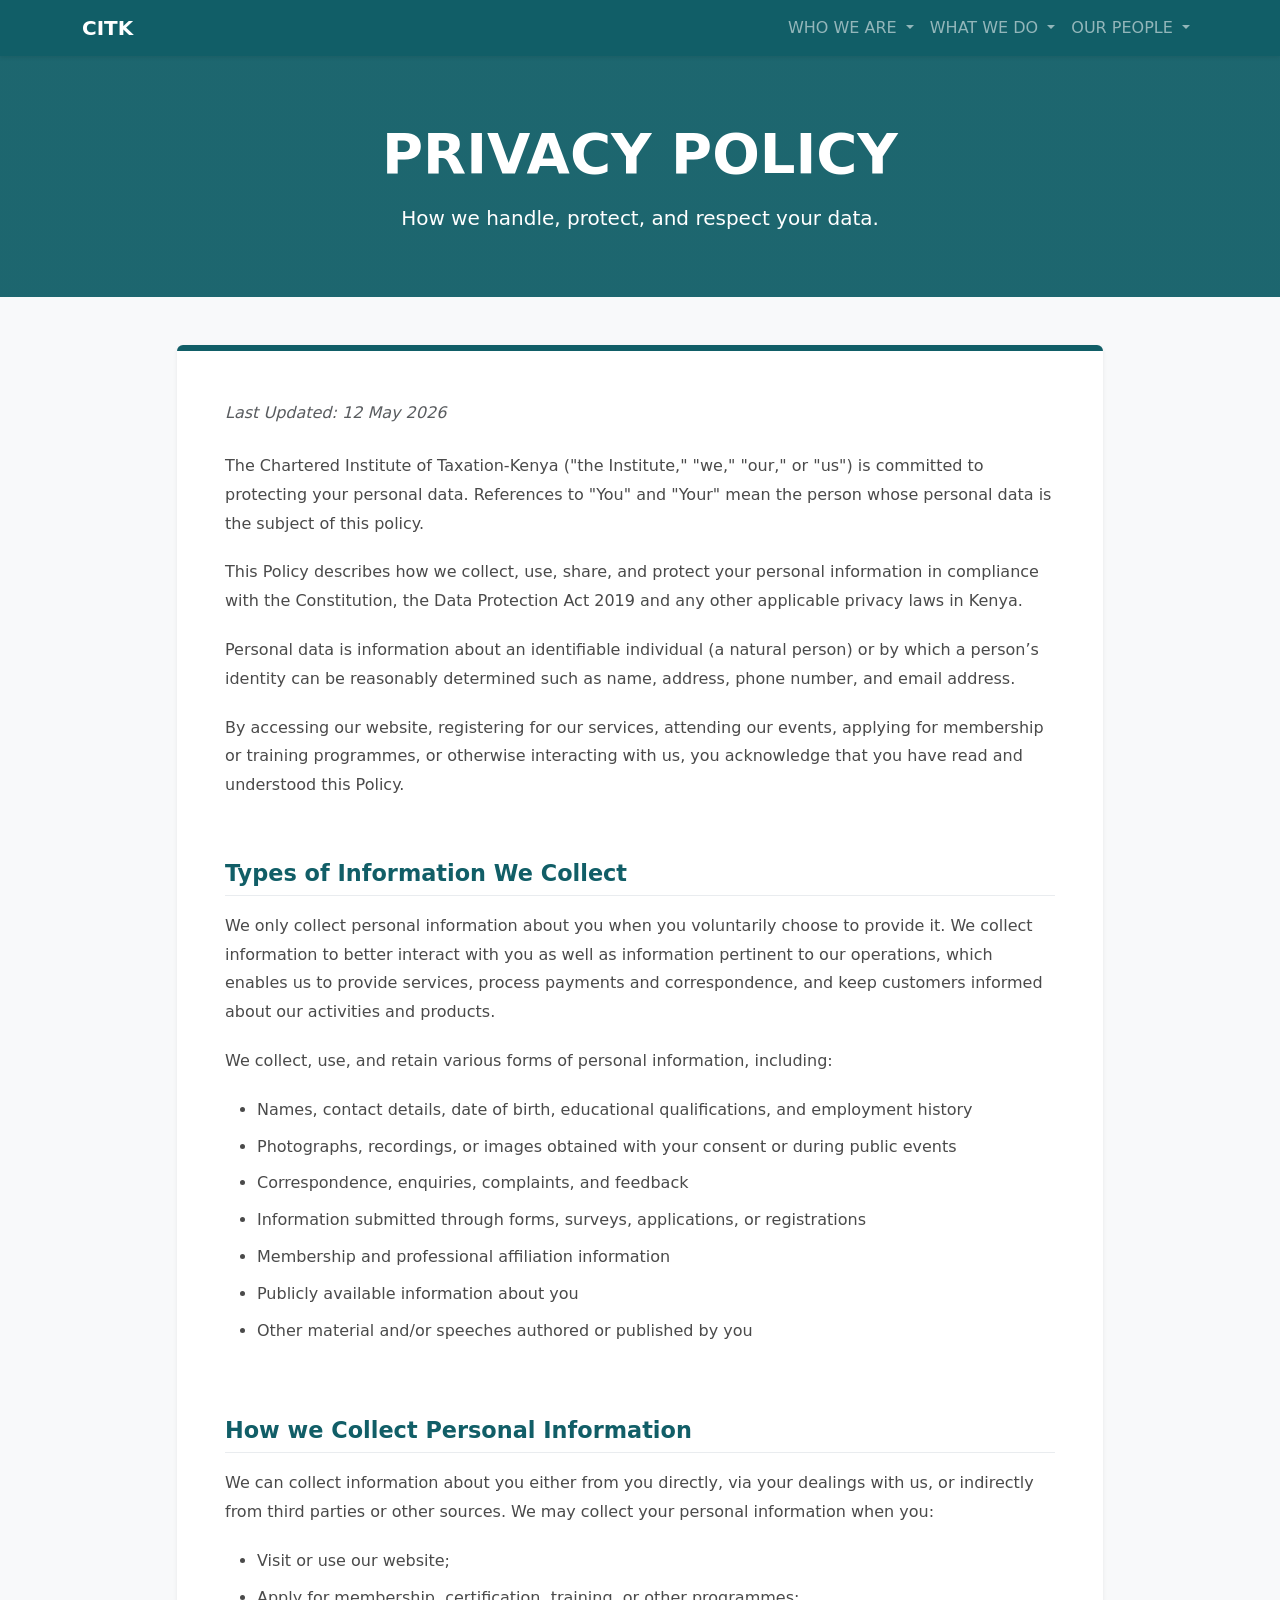
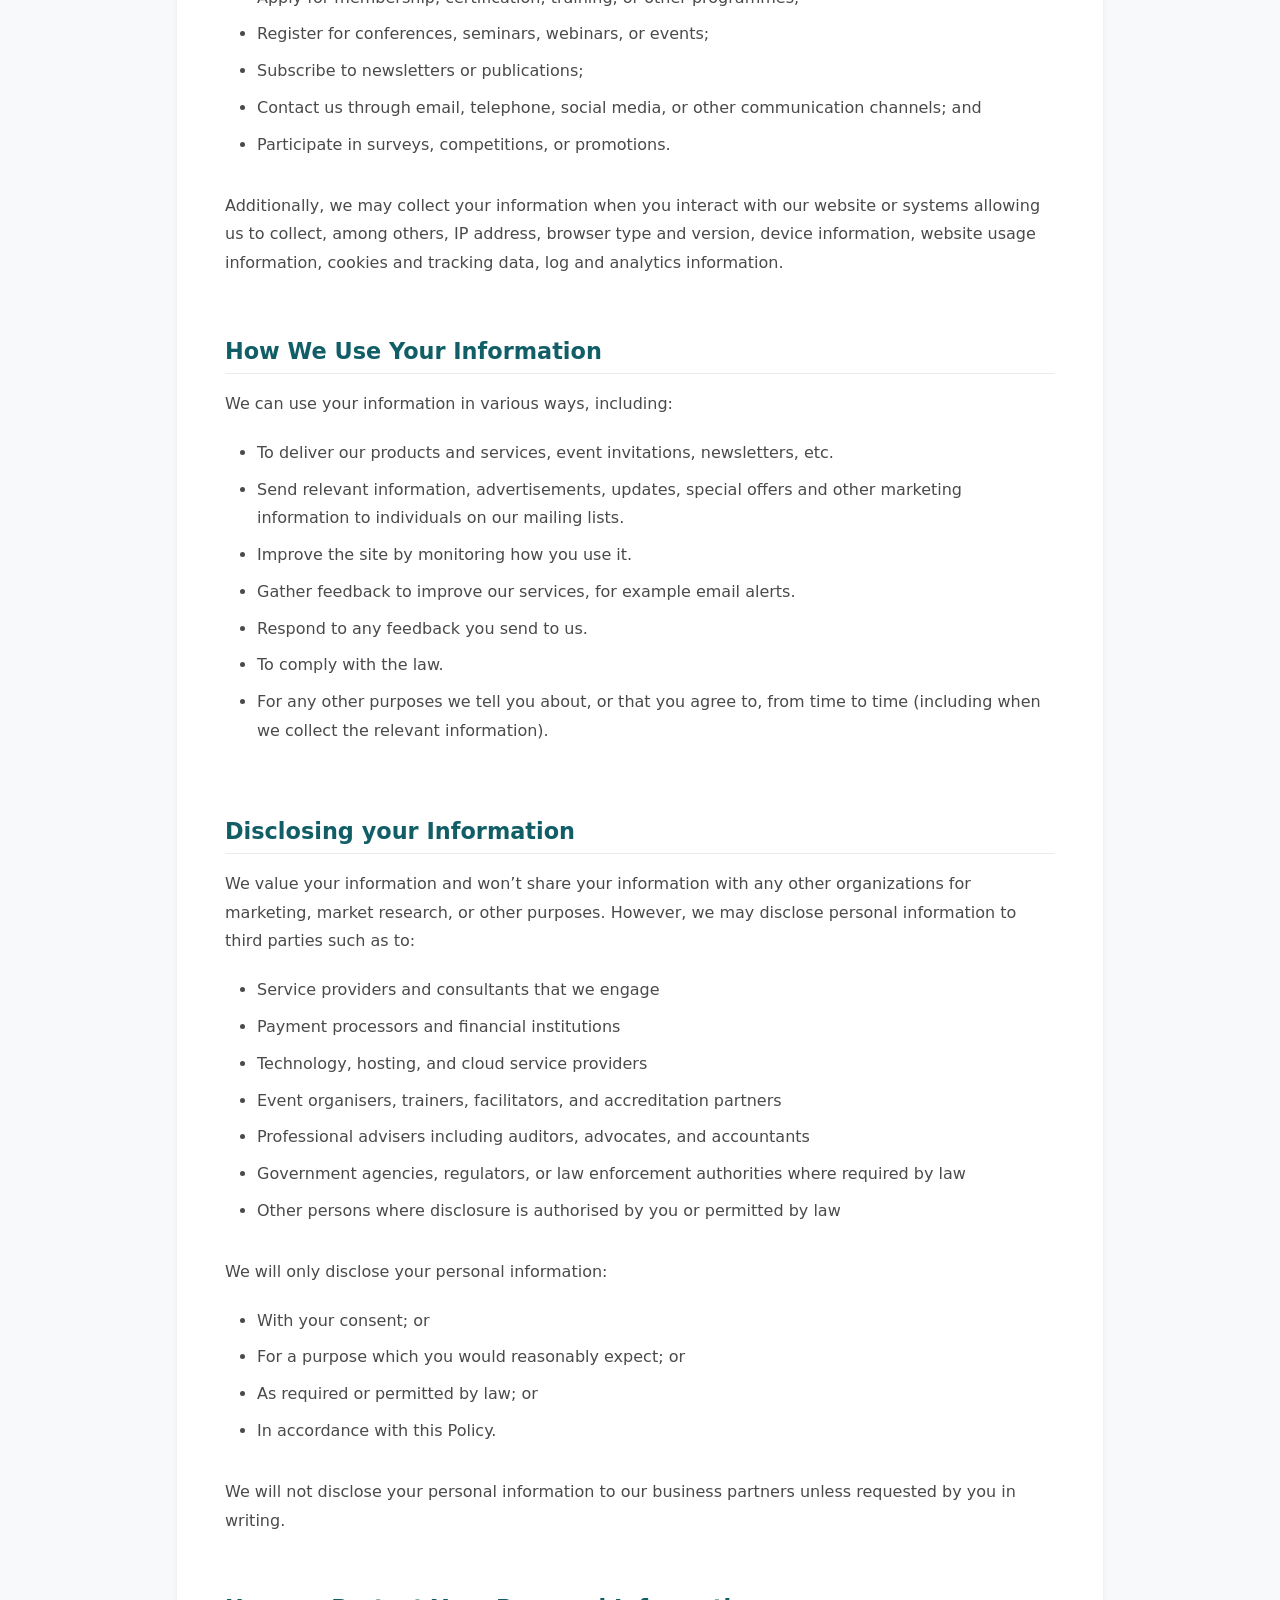
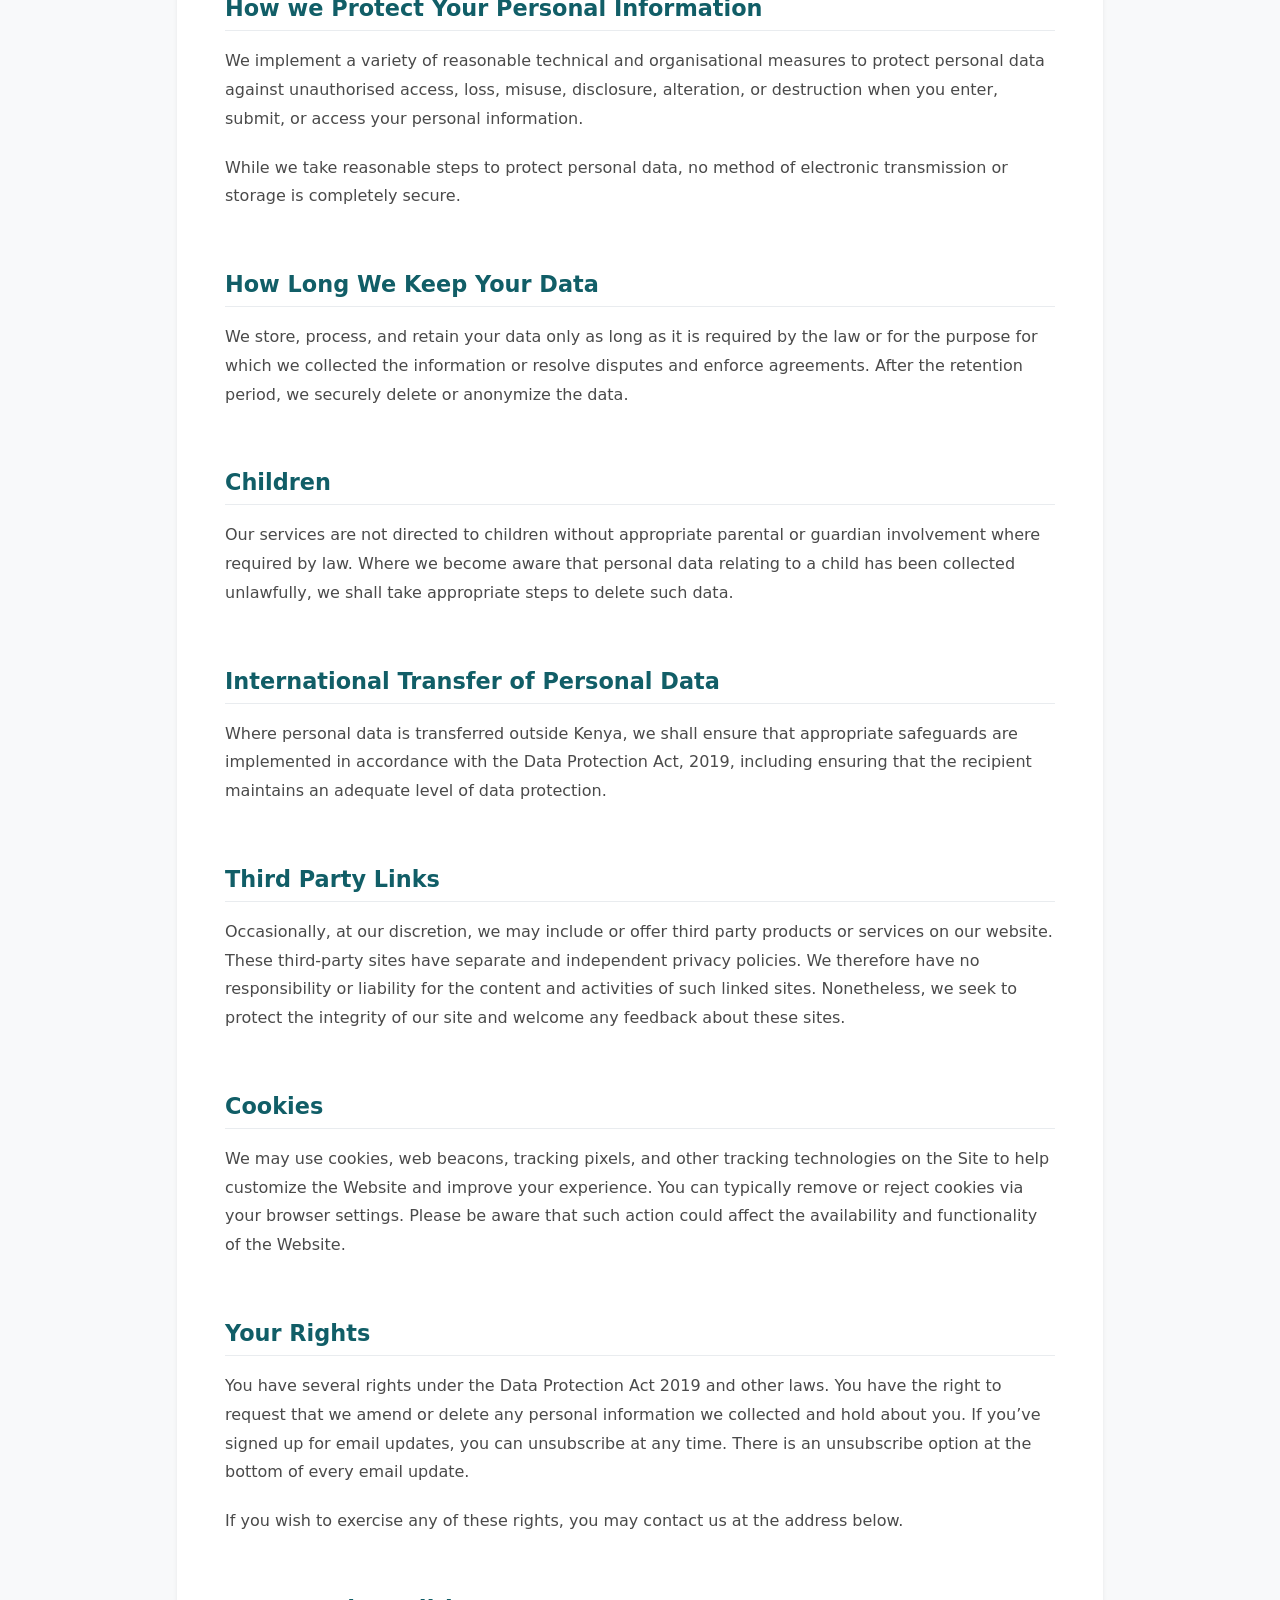
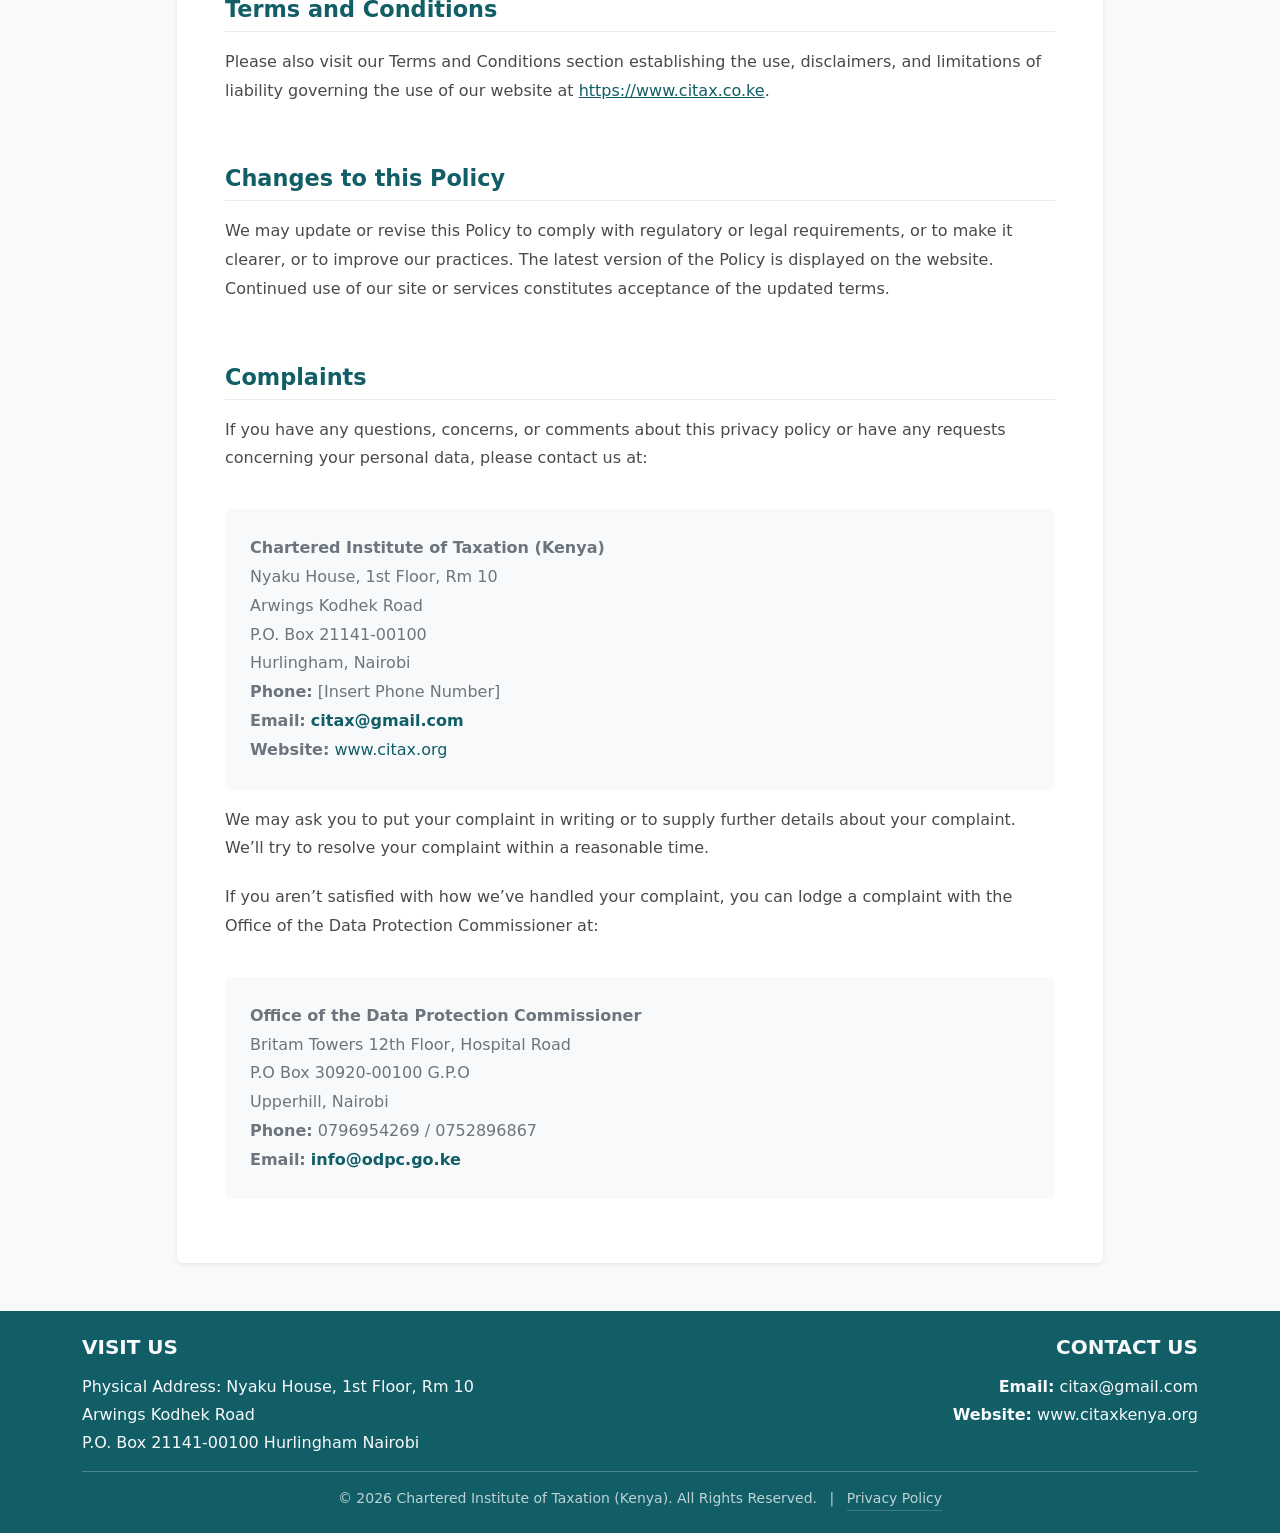
==== privacy.html @ 7a259b44 "First commit" ====
<!DOCTYPE html>
<html lang="en">
<head>
    <meta charset="UTF-8">
    <meta name="viewport" content="width=device-width, initial-scale=1.0">
    <title>Privacy Policy | CITK</title>

    <!-- Bootstrap 5 CSS -->
    <link href="https://cdn.jsdelivr.net/npm/bootstrap@5.3.2/dist/css/bootstrap.min.css" rel="stylesheet">
    <!-- Bootstrap Icons -->
    <link rel="stylesheet" href="https://cdn.jsdelivr.net/npm/bootstrap-icons@1.11.1/font/bootstrap-icons.css">

    <!-- Custom CSS -->
    <style>
        /* Core Brand Colors */
        .bg-citk {
            background-color: #115e67 !important;
        }
        .text-citk {
            color: #115e67 !important;
        }

        .border-citk-top {
            border-top: 6px solid #115e67 !important;
        }

        .page-header {
            background: linear-gradient(rgba(17, 94, 103, 0.95), rgba(17, 94, 103, 0.95)), url('https://via.placeholder.com/1920x400') center/cover;
            color: white;
            padding: 4rem 0;
            margin-bottom: 3rem;
        }

        /* Styling for formal document readability */
        .policy-document {
            background-color: #ffffff;
            line-height: 1.8;
            color: #4a4a4a;
        }

        .policy-document h3 {
            color: #115e67;
            font-size: 1.4rem;
            font-weight: bold;
            margin-top: 2.5rem;
            margin-bottom: 1rem;
            padding-bottom: 0.5rem;
            border-bottom: 1px solid #e9ecef;
        }

        .policy-document p {
            margin-bottom: 1.25rem;
        }

        .policy-document ul {
            margin-bottom: 1.5rem;
        }

        .policy-document li {
            margin-bottom: 0.5rem;
        }
    </style>
</head>
<body class="d-flex flex-column min-vh-100 bg-light">

    <!-- FIXED NAVBAR -->
    <nav class="navbar navbar-expand-lg navbar-dark bg-citk sticky-top shadow-sm">
        <div class="container">
            <a class="navbar-brand fw-bold" href="index.html">CITK</a>
            <button class="navbar-toggler" type="button" data-bs-toggle="collapse" data-bs-target="#navbarNav" aria-controls="navbarNav" aria-expanded="false" aria-label="Toggle navigation">
                <span class="navbar-toggler-icon"></span>
            </button>
            <div class="collapse navbar-collapse" id="navbarNav">
                <ul class="navbar-nav ms-auto">
                    <!-- Who We Are Dropdown -->
                    <li class="nav-item dropdown">
                        <a class="nav-link dropdown-toggle" href="index.html" id="whoWeAreDropdown" role="button" data-bs-toggle="dropdown" aria-expanded="false">
                            WHO WE ARE
                        </a>
                        <ul class="dropdown-menu border-0 shadow" aria-labelledby="whoWeAreDropdown">
                            <li><a class="dropdown-item fw-bold text-citk border-bottom pb-2 mb-2" href="index.html">Overview: Who We Are</a></li>
                            <li><a class="dropdown-item" href="index.html#about-us">About us</a></li>
                            <li><a class="dropdown-item" href="index.html#vision">Vision</a></li>
                            <li><a class="dropdown-item" href="index.html#mission">Mission</a></li>
                            <li><a class="dropdown-item" href="index.html#values">Values</a></li>
                        </ul>
                    </li>

                    <!-- What We Do Dropdown -->
                    <li class="nav-item dropdown">
                        <a class="nav-link dropdown-toggle" href="services.html" id="whatWeDoDropdown" role="button" data-bs-toggle="dropdown" aria-expanded="false">
                            WHAT WE DO
                        </a>
                        <ul class="dropdown-menu border-0 shadow" aria-labelledby="whatWeDoDropdown">
                            <li><a class="dropdown-item fw-bold text-citk border-bottom pb-2 mb-2" href="services.html">Overview: What We Do</a></li>
                            <li><a class="dropdown-item" href="services.html#training">Training</a></li>
                            <li><a class="dropdown-item" href="services.html#consultancy">Consultancy</a></li>
                            <li><a class="dropdown-item" href="services.html#research">Research</a></li>
                            <li><a class="dropdown-item" href="services.html#policy">Tax Policy and Law Reforms</a></li>
                            <li><a class="dropdown-item" href="services.html#litigation">Public Interest Litigation</a></li>
                        </ul>
                    </li>

                    <!-- Our People Dropdown -->
                    <li class="nav-item dropdown">
                        <a class="nav-link dropdown-toggle" href="team.html" id="ourPeopleDropdown" role="button" data-bs-toggle="dropdown" aria-expanded="false">
                            OUR PEOPLE
                        </a>
                        <ul class="dropdown-menu border-0 shadow" aria-labelledby="ourPeopleDropdown">
                            <li><a class="dropdown-item fw-bold text-citk border-bottom pb-2 mb-2" href="team.html">Overview: Our People</a></li>
                            <li><a class="dropdown-item" href="team.html#job-okworo">Job Okworo</a></li>
                            <li><a class="dropdown-item" href="team.html#bosire-nyamori">Bosire Nyamori</a></li>
                            <li><a class="dropdown-item" href="team.html#ngina-mutava">Ngina Mutava</a></li>
                            <li><a class="dropdown-item" href="team.html#wafula-nyongesa">Wafula Nyongesa</a></li>
                            <li><a class="dropdown-item" href="team.html#gabriel-kitenga">Gabriel Kitenga</a></li>
                        </ul>
                    </li>
                </ul>
            </div>
        </div>
    </nav>

    <!-- Header Section -->
    <div class="page-header text-center">
        <div class="container">
            <h1 class="display-4 fw-bold mb-3">PRIVACY POLICY</h1>
            <p class="lead mb-0">How we handle, protect, and respect your data.</p>
        </div>
    </div>

    <!-- Main Content: PRIVACY POLICY -->
    <main class="container mb-5 flex-grow-1">
        <div class="row justify-content-center">
            <div class="col-lg-10">
                <!-- Document Container -->
                <div class="card border-0 shadow-sm border-citk-top policy-document p-4 p-md-5">

                    <p class="text-muted fst-italic mb-4">Last Updated: 12 May 2026</p>

                    <p>The Chartered Institute of Taxation-Kenya ("the Institute," "we," "our," or "us") is committed to protecting your personal data. References to "You" and "Your" mean the person whose personal data is the subject of this policy.</p>
                    <p>This Policy describes how we collect, use, share, and protect your personal information in compliance with the Constitution, the Data Protection Act 2019 and any other applicable privacy laws in Kenya.</p>
                    <p>Personal data is information about an identifiable individual (a natural person) or by which a person’s identity can be reasonably determined such as name, address, phone number, and email address.</p>
                    <p>By accessing our website, registering for our services, attending our events, applying for membership or training programmes, or otherwise interacting with us, you acknowledge that you have read and understood this Policy.</p>

                    <h3>Types of Information We Collect</h3>
                    <p>We only collect personal information about you when you voluntarily choose to provide it. We collect information to better interact with you as well as information pertinent to our operations, which enables us to provide services, process payments and correspondence, and keep customers informed about our activities and products.</p>
                    <p>We collect, use, and retain various forms of personal information, including:</p>
                    <ul>
                        <li>Names, contact details, date of birth, educational qualifications, and employment history</li>
                        <li>Photographs, recordings, or images obtained with your consent or during public events</li>
                        <li>Correspondence, enquiries, complaints, and feedback</li>
                        <li>Information submitted through forms, surveys, applications, or registrations</li>
                        <li>Membership and professional affiliation information</li>
                        <li>Publicly available information about you</li>
                        <li>Other material and/or speeches authored or published by you</li>
                    </ul>

                    <h3>How we Collect Personal Information</h3>
                    <p>We can collect information about you either from you directly, via your dealings with us, or indirectly from third parties or other sources. We may collect your personal information when you:</p>
                    <ul>
                        <li>Visit or use our website;</li>
                        <li>Apply for membership, certification, training, or other programmes;</li>
                        <li>Register for conferences, seminars, webinars, or events;</li>
                        <li>Subscribe to newsletters or publications;</li>
                        <li>Contact us through email, telephone, social media, or other communication channels; and</li>
                        <li>Participate in surveys, competitions, or promotions.</li>
                    </ul>
                    <p>Additionally, we may collect your information when you interact with our website or systems allowing us to collect, among others, IP address, browser type and version, device information, website usage information, cookies and tracking data, log and analytics information.</p>

                    <h3>How We Use Your Information</h3>
                    <p>We can use your information in various ways, including:</p>
                    <ul>
                        <li>To deliver our products and services, event invitations, newsletters, etc.</li>
                        <li>Send relevant information, advertisements, updates, special offers and other marketing information to individuals on our mailing lists.</li>
                        <li>Improve the site by monitoring how you use it.</li>
                        <li>Gather feedback to improve our services, for example email alerts.</li>
                        <li>Respond to any feedback you send to us.</li>
                        <li>To comply with the law.</li>
                        <li>For any other purposes we tell you about, or that you agree to, from time to time (including when we collect the relevant information).</li>
                    </ul>

                    <h3>Disclosing your Information</h3>
                    <p>We value your information and won’t share your information with any other organizations for marketing, market research, or other purposes. However, we may disclose personal information to third parties such as to:</p>
                    <ul>
                        <li>Service providers and consultants that we engage</li>
                        <li>Payment processors and financial institutions</li>
                        <li>Technology, hosting, and cloud service providers</li>
                        <li>Event organisers, trainers, facilitators, and accreditation partners</li>
                        <li>Professional advisers including auditors, advocates, and accountants</li>
                        <li>Government agencies, regulators, or law enforcement authorities where required by law</li>
                        <li>Other persons where disclosure is authorised by you or permitted by law</li>
                    </ul>
                    <p>We will only disclose your personal information:</p>
                    <ul>
                        <li>With your consent; or</li>
                        <li>For a purpose which you would reasonably expect; or</li>
                        <li>As required or permitted by law; or</li>
                        <li>In accordance with this Policy.</li>
                    </ul>
                    <p>We will not disclose your personal information to our business partners unless requested by you in writing.</p>

                    <h3>How we Protect Your Personal Information</h3>
                    <p>We implement a variety of reasonable technical and organisational measures to protect personal data against unauthorised access, loss, misuse, disclosure, alteration, or destruction when you enter, submit, or access your personal information.</p>
                    <p>While we take reasonable steps to protect personal data, no method of electronic transmission or storage is completely secure.</p>

                    <h3>How Long We Keep Your Data</h3>
                    <p>We store, process, and retain your data only as long as it is required by the law or for the purpose for which we collected the information or resolve disputes and enforce agreements. After the retention period, we securely delete or anonymize the data.</p>

                    <h3>Children</h3>
                    <p>Our services are not directed to children without appropriate parental or guardian involvement where required by law. Where we become aware that personal data relating to a child has been collected unlawfully, we shall take appropriate steps to delete such data.</p>

                    <h3>International Transfer of Personal Data</h3>
                    <p>Where personal data is transferred outside Kenya, we shall ensure that appropriate safeguards are implemented in accordance with the Data Protection Act, 2019, including ensuring that the recipient maintains an adequate level of data protection.</p>

                    <h3>Third Party Links</h3>
                    <p>Occasionally, at our discretion, we may include or offer third party products or services on our website. These third-party sites have separate and independent privacy policies. We therefore have no responsibility or liability for the content and activities of such linked sites. Nonetheless, we seek to protect the integrity of our site and welcome any feedback about these sites.</p>

                    <h3>Cookies</h3>
                    <p>We may use cookies, web beacons, tracking pixels, and other tracking technologies on the Site to help customize the Website and improve your experience. You can typically remove or reject cookies via your browser settings. Please be aware that such action could affect the availability and functionality of the Website.</p>

                    <h3>Your Rights</h3>
                    <p>You have several rights under the Data Protection Act 2019 and other laws. You have the right to request that we amend or delete any personal information we collected and hold about you. If you’ve signed up for email updates, you can unsubscribe at any time. There is an unsubscribe option at the bottom of every email update.</p>
                    <p>If you wish to exercise any of these rights, you may contact us at the address below.</p>

                    <h3>Terms and Conditions</h3>
                    <p>Please also visit our Terms and Conditions section establishing the use, disclaimers, and limitations of liability governing the use of our website at <a href="https://www.citax.co.ke" class="text-citk hover-underline">https://www.citax.co.ke</a>.</p>

                    <h3>Changes to this Policy</h3>
                    <p>We may update or revise this Policy to comply with regulatory or legal requirements, or to make it clearer, or to improve our practices. The latest version of the Policy is displayed on the website. Continued use of our site or services constitutes acceptance of the updated terms.</p>

                    <h3>Complaints</h3>
                    <p>If you have any questions, concerns, or comments about this privacy policy or have any requests concerning your personal data, please contact us at:</p>

                    <address class="bg-light p-4 rounded mt-3 text-secondary border border-light">
                        <strong>Chartered Institute of Taxation (Kenya)</strong><br>
                        Nyaku House, 1st Floor, Rm 10<br>
                        Arwings Kodhek Road<br>
                        P.O. Box 21141-00100<br>
                        Hurlingham, Nairobi<br>
                        <strong>Phone:</strong> [Insert Phone Number]<br>
                        <strong>Email:</strong> <a href="mailto:citax@gmail.com" class="text-citk text-decoration-none fw-bold">citax@gmail.com</a><br>
                        <strong>Website:</strong> <a href="http://www.citax.org" class="text-citk text-decoration-none">www.citax.org</a>
                    </address>

                    <p>We may ask you to put your complaint in writing or to supply further details about your complaint. We’ll try to resolve your complaint within a reasonable time.</p>
                    <p>If you aren’t satisfied with how we’ve handled your complaint, you can lodge a complaint with the Office of the Data Protection Commissioner at:</p>

                    <address class="bg-light p-4 rounded mt-3 text-secondary border border-light">
                        <strong>Office of the Data Protection Commissioner</strong><br>
                        Britam Towers 12th Floor, Hospital Road<br>
                        P.O Box 30920-00100 G.P.O<br>
                        Upperhill, Nairobi<br>
                        <strong>Phone:</strong> 0796954269 / 0752896867<br>
                        <strong>Email:</strong> <a href="mailto:info@odpc.go.ke" class="text-citk text-decoration-none fw-bold">info@odpc.go.ke</a>
                    </address>

                </div>
            </div>
        </div>
    </main>

    <!-- Footer -->
    <footer class="bg-citk text-light py-4 mt-auto">
        <div class="container">
            <div class="row">
                <div class="col-md-6 mb-3 mb-md-0">
                    <h5 class="text-uppercase mb-3 fw-bold">Visit Us</h5>
                    <p class="mb-1">Physical Address: Nyaku House, 1st Floor, Rm 10</p>
                    <p class="mb-1">Arwings Kodhek Road</p>
                    <p class="mb-0">P.O. Box 21141-00100 Hurlingham Nairobi</p>
                </div>

                <div class="col-md-6 text-md-end">
                    <h5 class="text-uppercase mb-3 fw-bold">Contact Us</h5>
                    <p class="mb-1">
                        <strong>Email:</strong> <a href="mailto:citax@gmail.com" class="text-light text-decoration-none hover-underline">citax@gmail.com</a>
                    </p>
                    <p class="mb-0">
                        <strong>Website:</strong> <a href="http://www.citaxkenya.org" target="_blank" class="text-light text-decoration-none hover-underline">www.citaxkenya.org</a>
                    </p>
                </div>
            </div>
            <hr class="border-light opacity-25">
            <div class="text-center small text-light opacity-75">
                &copy; 2026 Chartered Institute of Taxation (Kenya). All Rights Reserved.
                <span class="mx-2">|</span>
                <a href="privacy.html" class="text-light text-decoration-none border-bottom border-light border-opacity-25 pb-1">Privacy Policy</a>
            </div>
        </div>
    </footer>

    <!-- Bootstrap JS Bundle -->
    <script src="https://cdn.jsdelivr.net/npm/bootstrap@5.3.2/dist/js/bootstrap.bundle.min.js"></script>
</body>
</html>
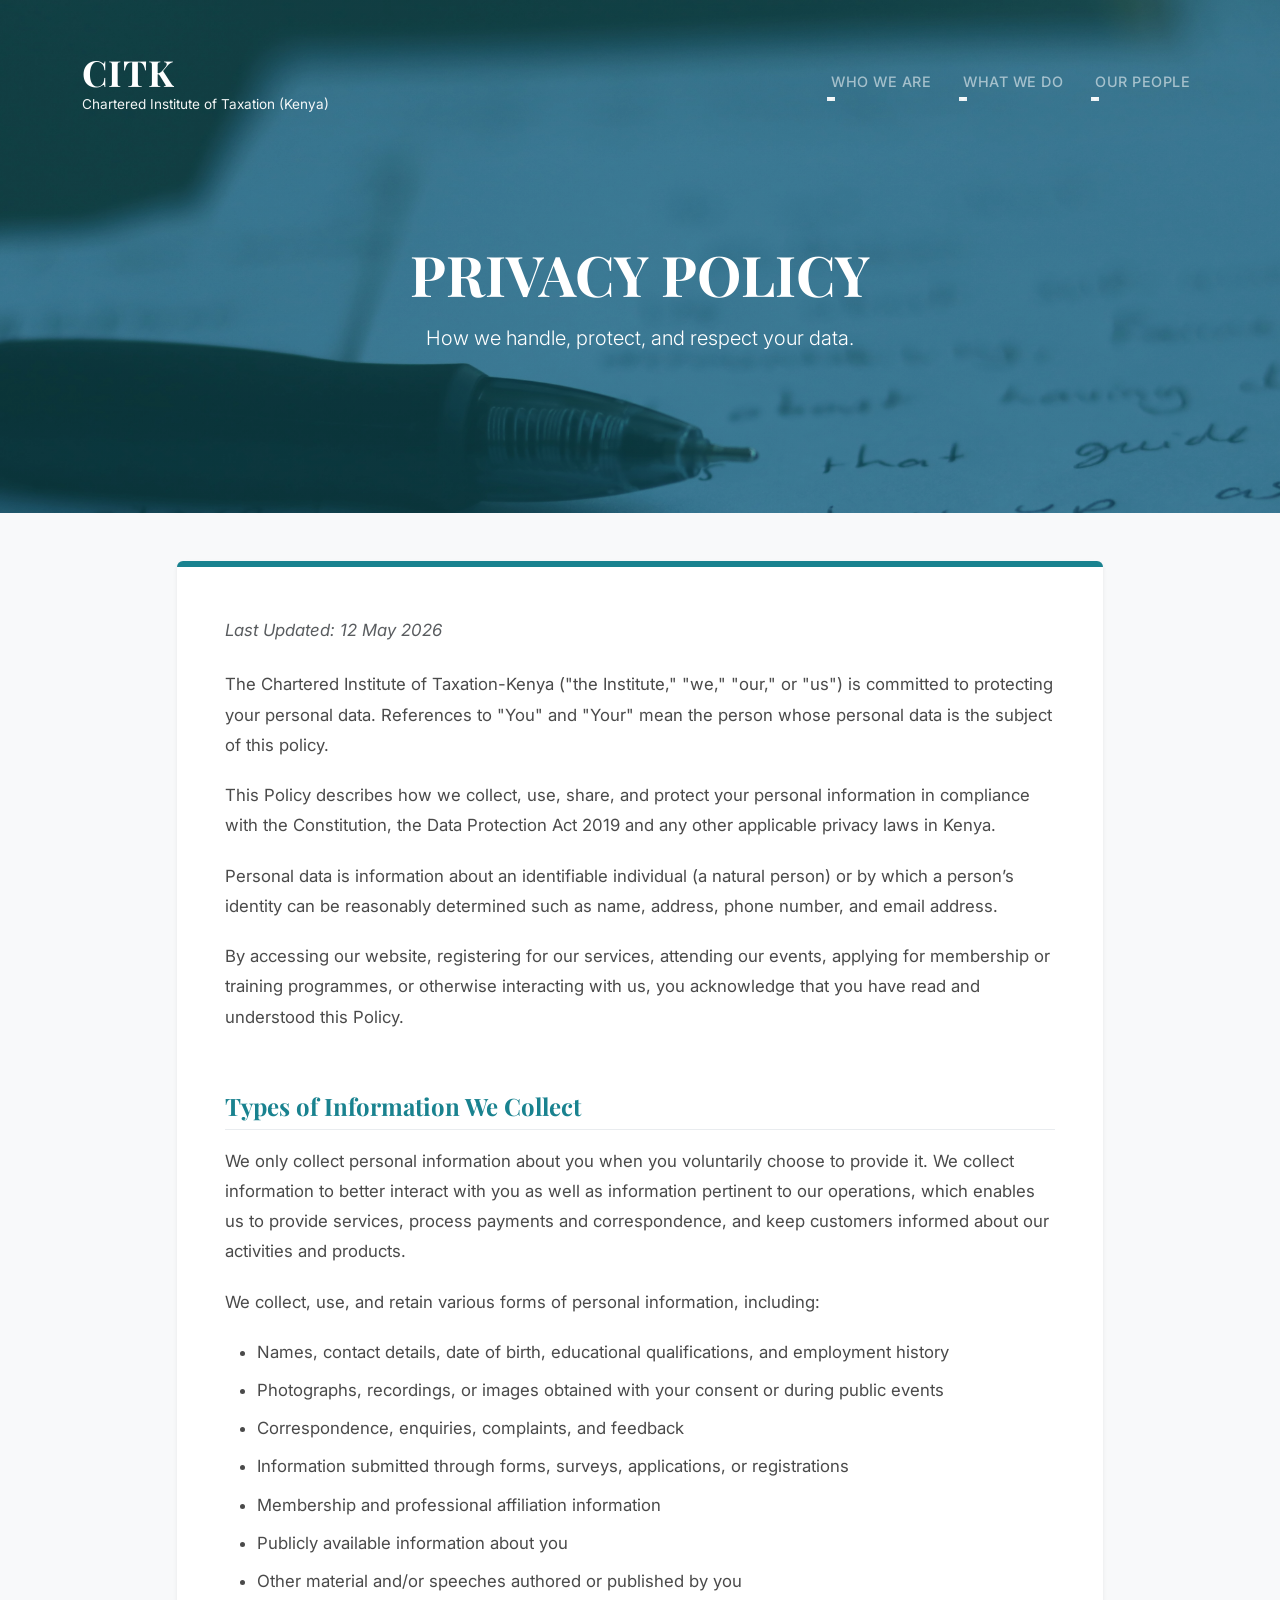
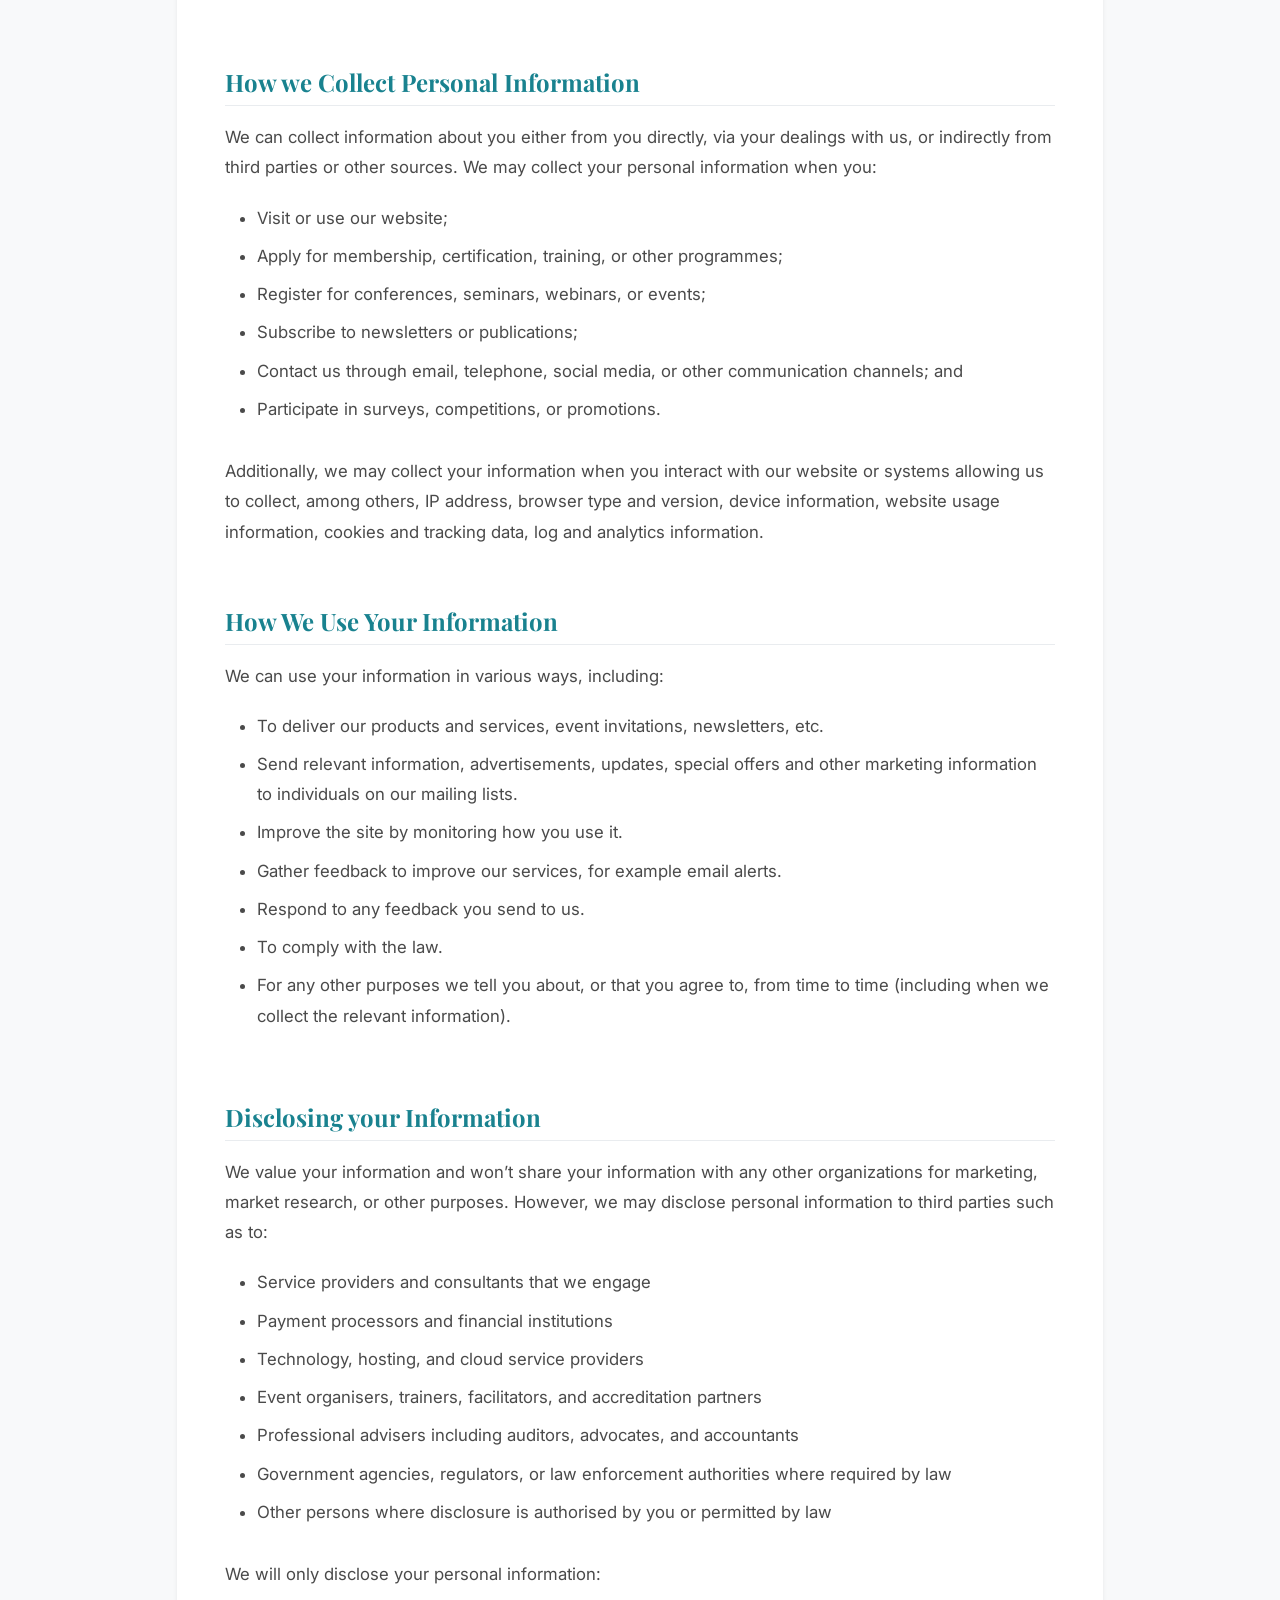
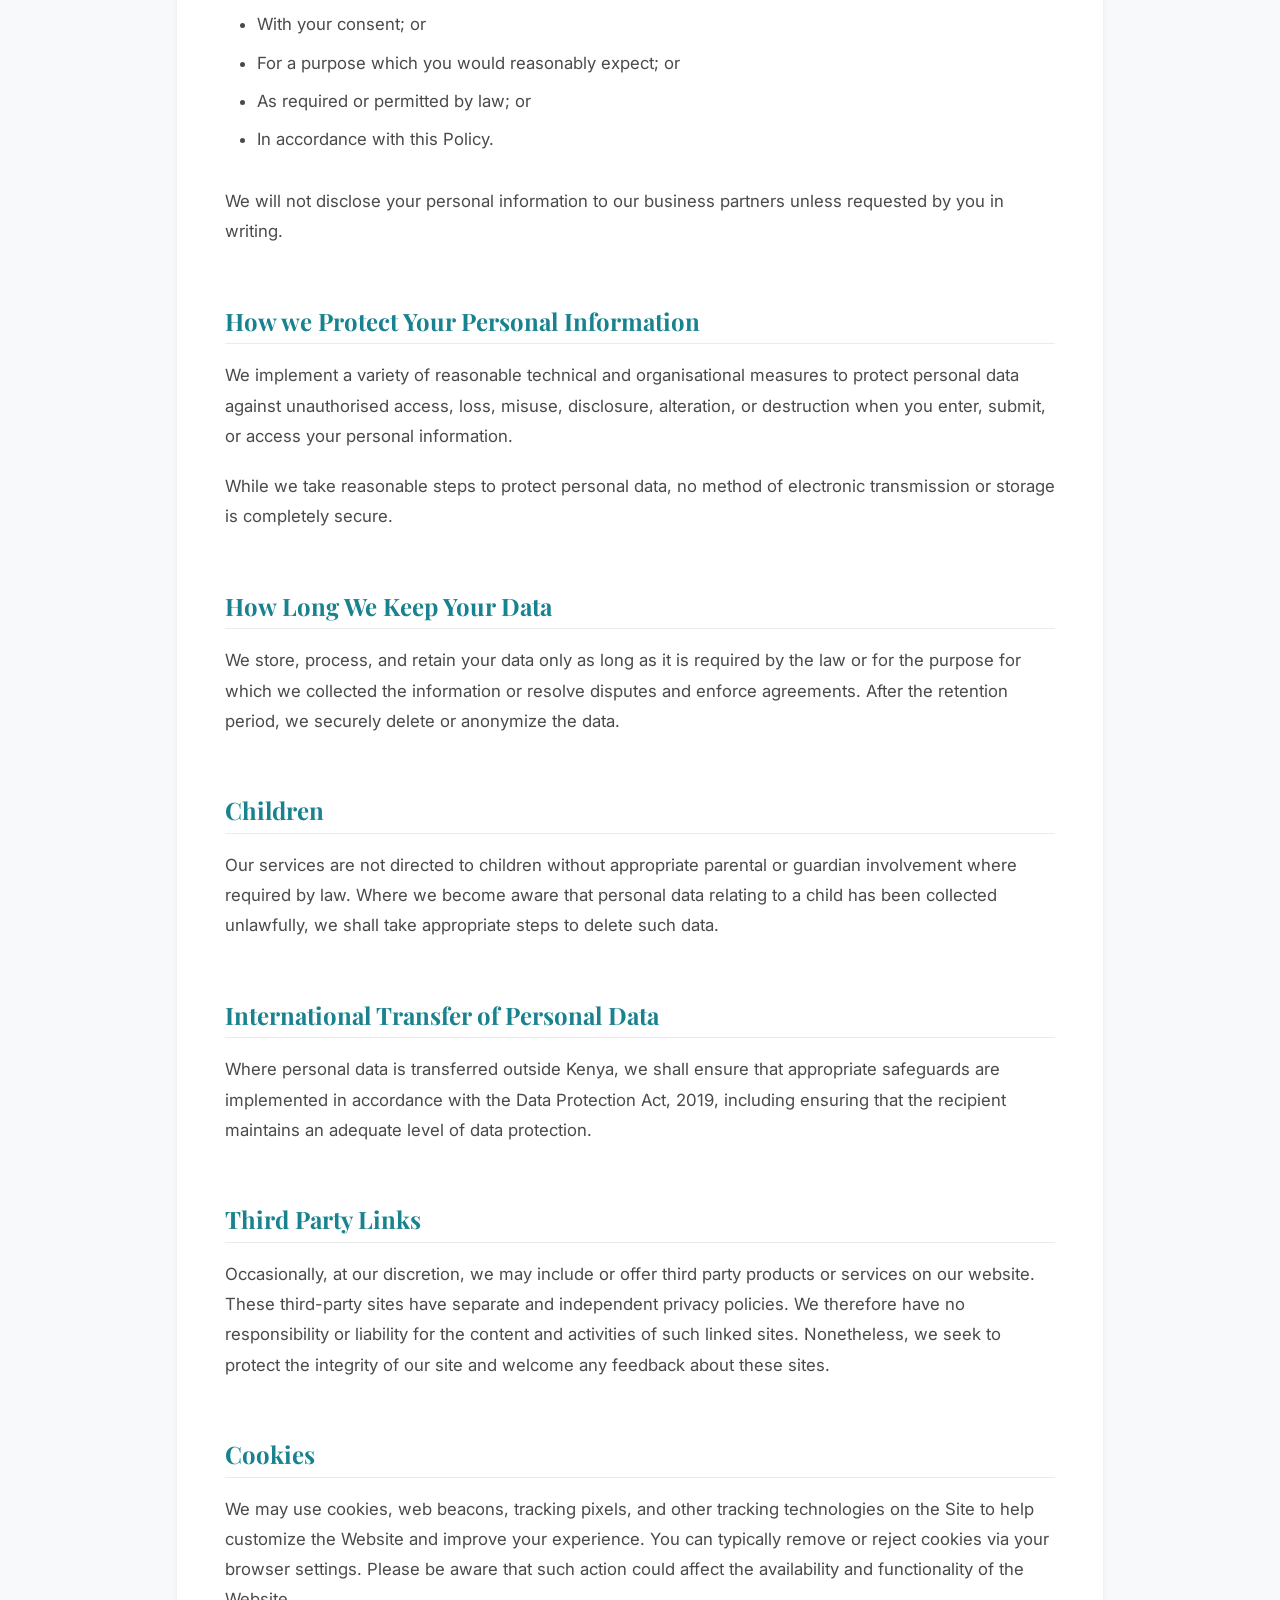
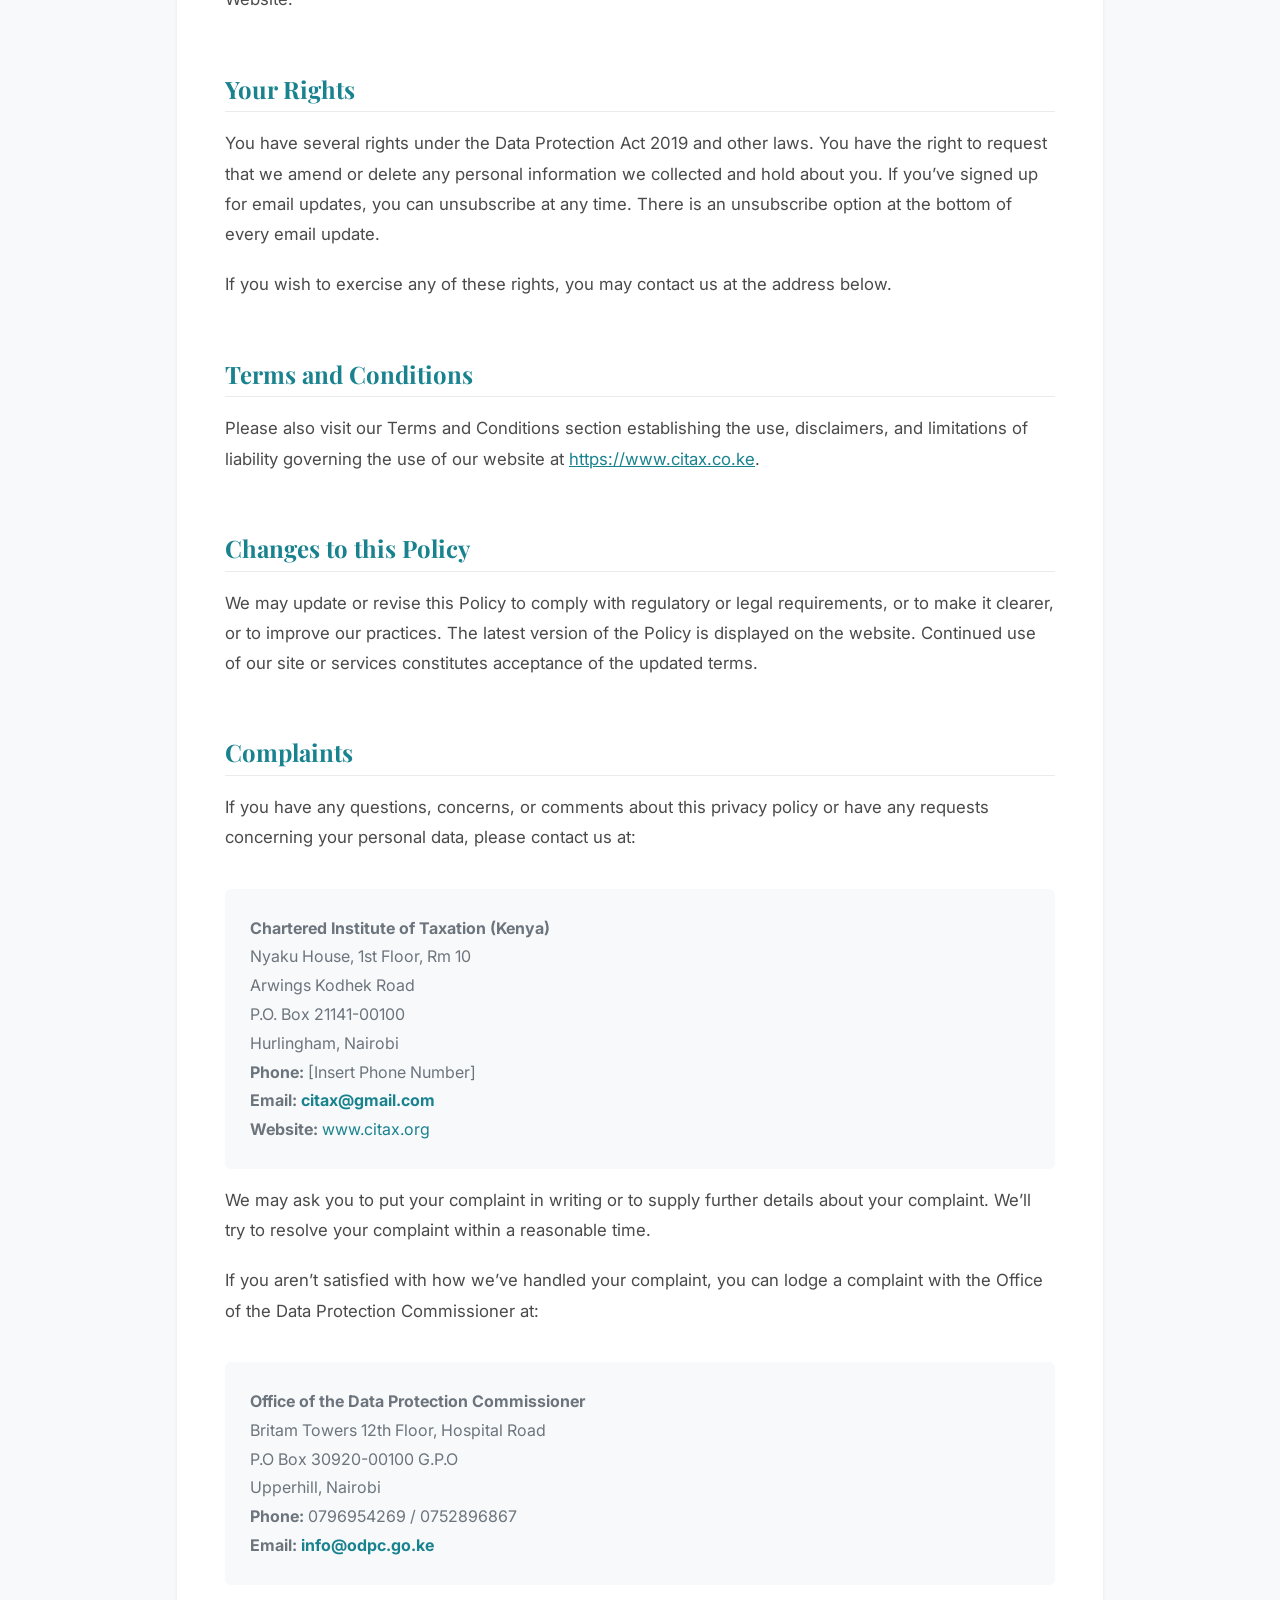
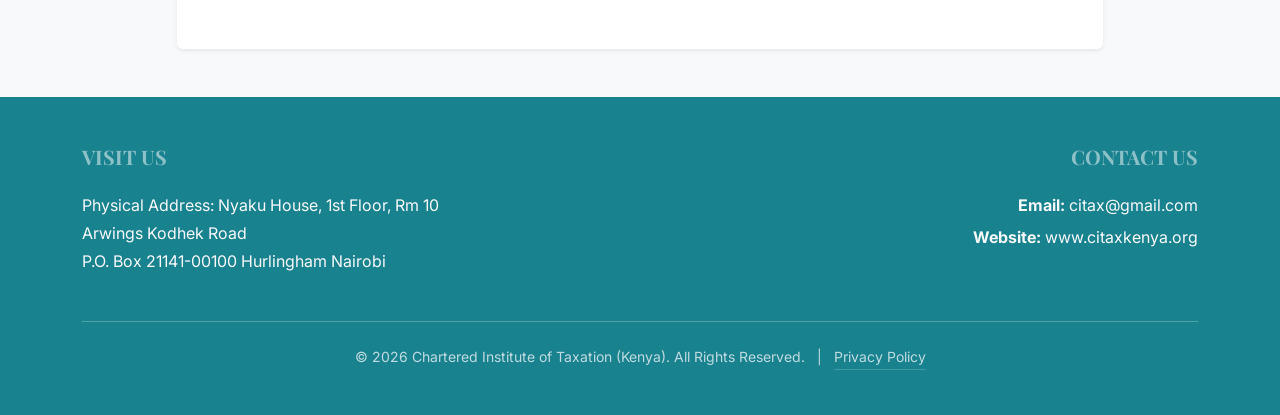
==== commit 269245a4: "Nav bar layout edit,color change" ====
--- a/privacy.html
+++ b/privacy.html
@@ -5,29 +5,98 @@
     <meta name="viewport" content="width=device-width, initial-scale=1.0">
     <title>Privacy Policy | CITK</title>
 
-    <!-- Bootstrap 5 CSS -->
+    <link rel="preconnect" href="https://fonts.googleapis.com">
+    <link rel="preconnect" href="https://fonts.gstatic.com" crossorigin>
+    <link href="https://fonts.googleapis.com/css2?family=Inter:wght@300;400;500;600&family=Playfair+Display:wght@500;600;700&display=swap" rel="stylesheet">
+
     <link href="https://cdn.jsdelivr.net/npm/bootstrap@5.3.2/dist/css/bootstrap.min.css" rel="stylesheet">
-    <!-- Bootstrap Icons -->
     <link rel="stylesheet" href="https://cdn.jsdelivr.net/npm/bootstrap-icons@1.11.1/font/bootstrap-icons.css">
-
-    <!-- Custom CSS -->
+    <link href="https://unpkg.com/aos@2.3.1/dist/aos.css" rel="stylesheet">
+
     <style>
+        /* Typography Upgrades */
+        body {
+            font-family: 'Inter', sans-serif;
+            color: #333333;
+        }
+        h1, h2, h3, h4, h5, h6, .serif-heading {
+            font-family: 'Playfair Display', serif;
+        }
+
         /* Core Brand Colors */
         .bg-citk {
-            background-color: #115e67 !important;
+            background-color: #19828f !important;
         }
         .text-citk {
-            color: #115e67 !important;
-        }
-
+            color: #19828f !important;
+        }
         .border-citk-top {
-            border-top: 6px solid #115e67 !important;
-        }
-
+            border-top: 6px solid #19828f !important;
+        }
+
+        /* Navbar Styling */
+        .navbar {
+            padding-top: 3rem;
+            padding-bottom: 1.5rem;
+            position: absolute;
+            top: 0;
+            left: 0;
+            width: 100%;
+            z-index: 10;
+            background-color: transparent !important;
+        }
+
+        /* Prominent Multi-line Brand Logo */
+        .navbar-brand-custom {
+            display: flex;
+            flex-direction: column;
+            line-height: 1.1;
+            text-decoration: none;
+        }
+        .navbar-brand-custom .main-text {
+            font-size: 2.25rem;
+            font-weight: 700;
+            letter-spacing: 1px;
+            font-family: 'Playfair Display', serif;
+        }
+        .navbar-brand-custom .sub-text {
+            font-size: 0.85rem;
+            font-family: 'Inter', sans-serif;
+            font-weight: 400;
+            opacity: 0.95;
+            margin-top: 4px;
+        }
+
+        /* Navbar Micro-interactions */
+        .navbar-nav .nav-link {
+            font-size: 0.9rem;
+            font-weight: 500;
+            letter-spacing: 0.5px;
+            position: relative;
+            transition: all 0.3s ease;
+        }
+        .navbar-nav .nav-link::after {
+            content: '';
+            position: absolute;
+            width: 0;
+            height: 2px;
+            display: block;
+            margin-top: 4px;
+            left: 0;
+            background: rgba(255, 255, 255, 0.9);
+            transition: width 0.3s ease;
+        }
+        .navbar-nav .nav-link:hover::after,
+        .navbar-nav .nav-link.active::after {
+            width: 100%;
+        }
+
+        /* Header Styling */
         .page-header {
-            background: linear-gradient(rgba(17, 94, 103, 0.95), rgba(17, 94, 103, 0.95)), url('https://via.placeholder.com/1920x400') center/cover;
+            background: linear-gradient(rgba(23, 126, 138, 0.4), rgb(23, 126, 138, 0.4)), url('img/alicia-christin-gerald-4CUGryDd3d4-unsplash.jpg') center/cover no-repeat fixed;
             color: white;
-            padding: 4rem 0;
+            padding-top: 15rem; /* Safe zone so the text doesn't overlap the navbar */
+            padding-bottom: 10rem;
             margin-bottom: 3rem;
         }
 
@@ -39,8 +108,9 @@
         }
 
         .policy-document h3 {
-            color: #115e67;
-            font-size: 1.4rem;
+            color: #19828f;
+            font-family: 'Playfair Display', serif;
+            font-size: 1.5rem;
             font-weight: bold;
             margin-top: 2.5rem;
             margin-bottom: 1rem;
@@ -50,10 +120,12 @@
 
         .policy-document p {
             margin-bottom: 1.25rem;
+            font-size: 1.05rem;
         }
 
         .policy-document ul {
             margin-bottom: 1.5rem;
+            font-size: 1.05rem;
         }
 
         .policy-document li {
@@ -63,18 +135,20 @@
 </head>
 <body class="d-flex flex-column min-vh-100 bg-light">
 
-    <!-- FIXED NAVBAR -->
-    <nav class="navbar navbar-expand-lg navbar-dark bg-citk sticky-top shadow-sm">
+    <nav class="navbar navbar-expand-lg navbar-dark">
         <div class="container">
-            <a class="navbar-brand fw-bold" href="index.html">CITK</a>
+            <a class="navbar-brand text-white navbar-brand-custom" href="index.html">
+                <span class="main-text">CITK</span>
+                <span class="sub-text d-none d-sm-block">Chartered Institute of Taxation (Kenya)</span>
+            </a>
+
             <button class="navbar-toggler" type="button" data-bs-toggle="collapse" data-bs-target="#navbarNav" aria-controls="navbarNav" aria-expanded="false" aria-label="Toggle navigation">
                 <span class="navbar-toggler-icon"></span>
             </button>
             <div class="collapse navbar-collapse" id="navbarNav">
-                <ul class="navbar-nav ms-auto">
-                    <!-- Who We Are Dropdown -->
+                <ul class="navbar-nav ms-auto gap-3">
                     <li class="nav-item dropdown">
-                        <a class="nav-link dropdown-toggle" href="index.html" id="whoWeAreDropdown" role="button" data-bs-toggle="dropdown" aria-expanded="false">
+                        <a class="nav-link dropdown-toggle" href="#" id="whoWeAreDropdown" role="button" data-bs-toggle="dropdown" aria-expanded="false">
                             WHO WE ARE
                         </a>
                         <ul class="dropdown-menu border-0 shadow" aria-labelledby="whoWeAreDropdown">
@@ -86,9 +160,8 @@
                         </ul>
                     </li>
 
-                    <!-- What We Do Dropdown -->
                     <li class="nav-item dropdown">
-                        <a class="nav-link dropdown-toggle" href="services.html" id="whatWeDoDropdown" role="button" data-bs-toggle="dropdown" aria-expanded="false">
+                        <a class="nav-link dropdown-toggle" href="#" id="whatWeDoDropdown" role="button" data-bs-toggle="dropdown" aria-expanded="false">
                             WHAT WE DO
                         </a>
                         <ul class="dropdown-menu border-0 shadow" aria-labelledby="whatWeDoDropdown">
@@ -101,9 +174,8 @@
                         </ul>
                     </li>
 
-                    <!-- Our People Dropdown -->
                     <li class="nav-item dropdown">
-                        <a class="nav-link dropdown-toggle" href="team.html" id="ourPeopleDropdown" role="button" data-bs-toggle="dropdown" aria-expanded="false">
+                        <a class="nav-link dropdown-toggle" href="#" id="ourPeopleDropdown" role="button" data-bs-toggle="dropdown" aria-expanded="false">
                             OUR PEOPLE
                         </a>
                         <ul class="dropdown-menu border-0 shadow" aria-labelledby="ourPeopleDropdown">
@@ -120,19 +192,16 @@
         </div>
     </nav>
 
-    <!-- Header Section -->
     <div class="page-header text-center">
-        <div class="container">
+        <div class="container" data-aos="fade-in" data-aos-duration="1000">
             <h1 class="display-4 fw-bold mb-3">PRIVACY POLICY</h1>
-            <p class="lead mb-0">How we handle, protect, and respect your data.</p>
+            <p class="lead mb-0" style="font-family: 'Inter', sans-serif;">How we handle, protect, and respect your data.</p>
         </div>
     </div>
 
-    <!-- Main Content: PRIVACY POLICY -->
     <main class="container mb-5 flex-grow-1">
         <div class="row justify-content-center">
-            <div class="col-lg-10">
-                <!-- Document Container -->
+            <div class="col-lg-10" data-aos="fade-up" data-aos-duration="800">
                 <div class="card border-0 shadow-sm border-citk-top policy-document p-4 p-md-5">
 
                     <p class="text-muted fst-italic mb-4">Last Updated: 12 May 2026</p>
@@ -259,20 +328,19 @@
         </div>
     </main>
 
-    <!-- Footer -->
-    <footer class="bg-citk text-light py-4 mt-auto">
+    <footer class="bg-citk text-light py-5 mt-auto">
         <div class="container">
             <div class="row">
-                <div class="col-md-6 mb-3 mb-md-0">
-                    <h5 class="text-uppercase mb-3 fw-bold">Visit Us</h5>
+                <div class="col-md-6 mb-4 mb-md-0">
+                    <h5 class="text-uppercase mb-4 fw-bold serif-heading text-white-50">Visit Us</h5>
                     <p class="mb-1">Physical Address: Nyaku House, 1st Floor, Rm 10</p>
                     <p class="mb-1">Arwings Kodhek Road</p>
                     <p class="mb-0">P.O. Box 21141-00100 Hurlingham Nairobi</p>
                 </div>
 
                 <div class="col-md-6 text-md-end">
-                    <h5 class="text-uppercase mb-3 fw-bold">Contact Us</h5>
-                    <p class="mb-1">
+                    <h5 class="text-uppercase mb-4 fw-bold serif-heading text-white-50">Contact Us</h5>
+                    <p class="mb-2">
                         <strong>Email:</strong> <a href="mailto:citax@gmail.com" class="text-light text-decoration-none hover-underline">citax@gmail.com</a>
                     </p>
                     <p class="mb-0">
@@ -280,7 +348,7 @@
                     </p>
                 </div>
             </div>
-            <hr class="border-light opacity-25">
+            <hr class="border-light opacity-25 mt-5 mb-4">
             <div class="text-center small text-light opacity-75">
                 &copy; 2026 Chartered Institute of Taxation (Kenya). All Rights Reserved.
                 <span class="mx-2">|</span>
@@ -289,7 +357,15 @@
         </div>
     </footer>
 
-    <!-- Bootstrap JS Bundle -->
     <script src="https://cdn.jsdelivr.net/npm/bootstrap@5.3.2/dist/js/bootstrap.bundle.min.js"></script>
+    <script src="https://unpkg.com/aos@2.3.1/dist/aos.js"></script>
+    <script>
+        // Initialize Animate On Scroll
+        AOS.init({
+            once: true,
+            offset: 50,
+            easing: 'ease-out-cubic'
+        });
+    </script>
 </body>
 </html>
